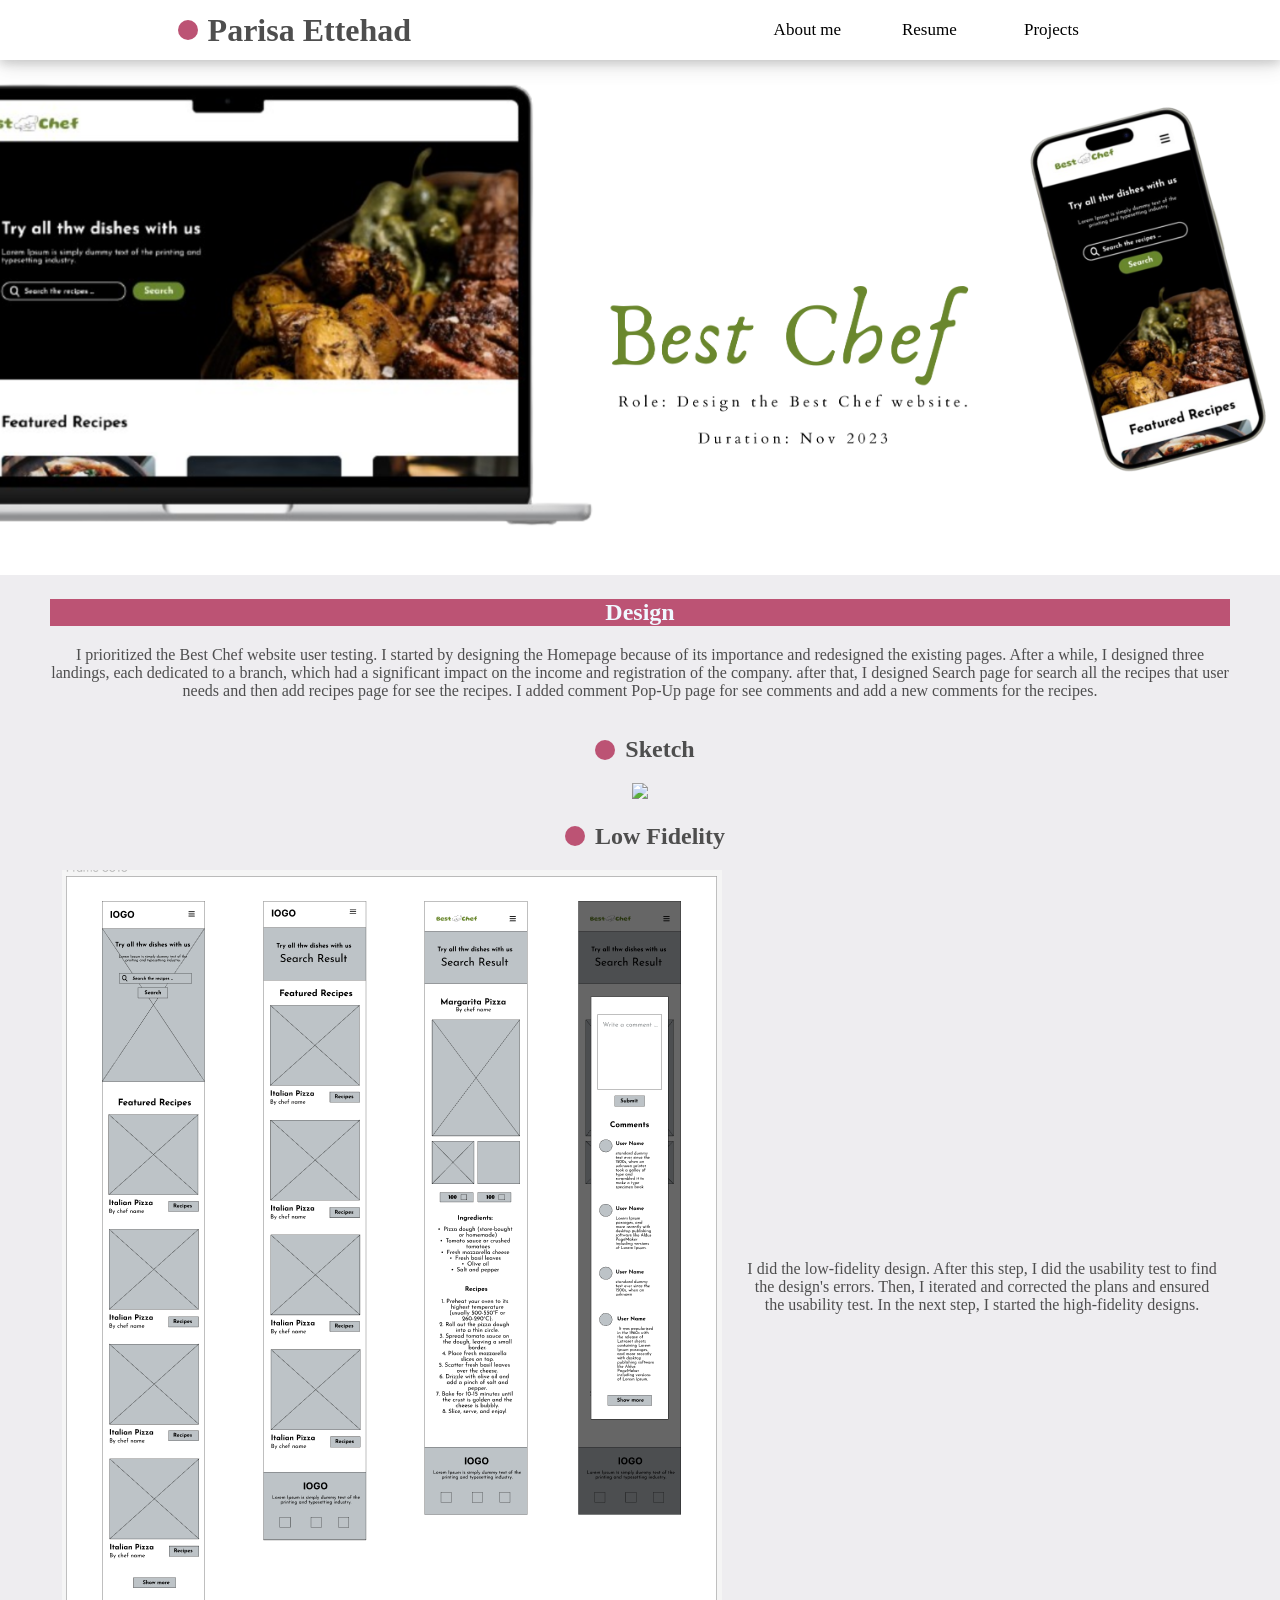
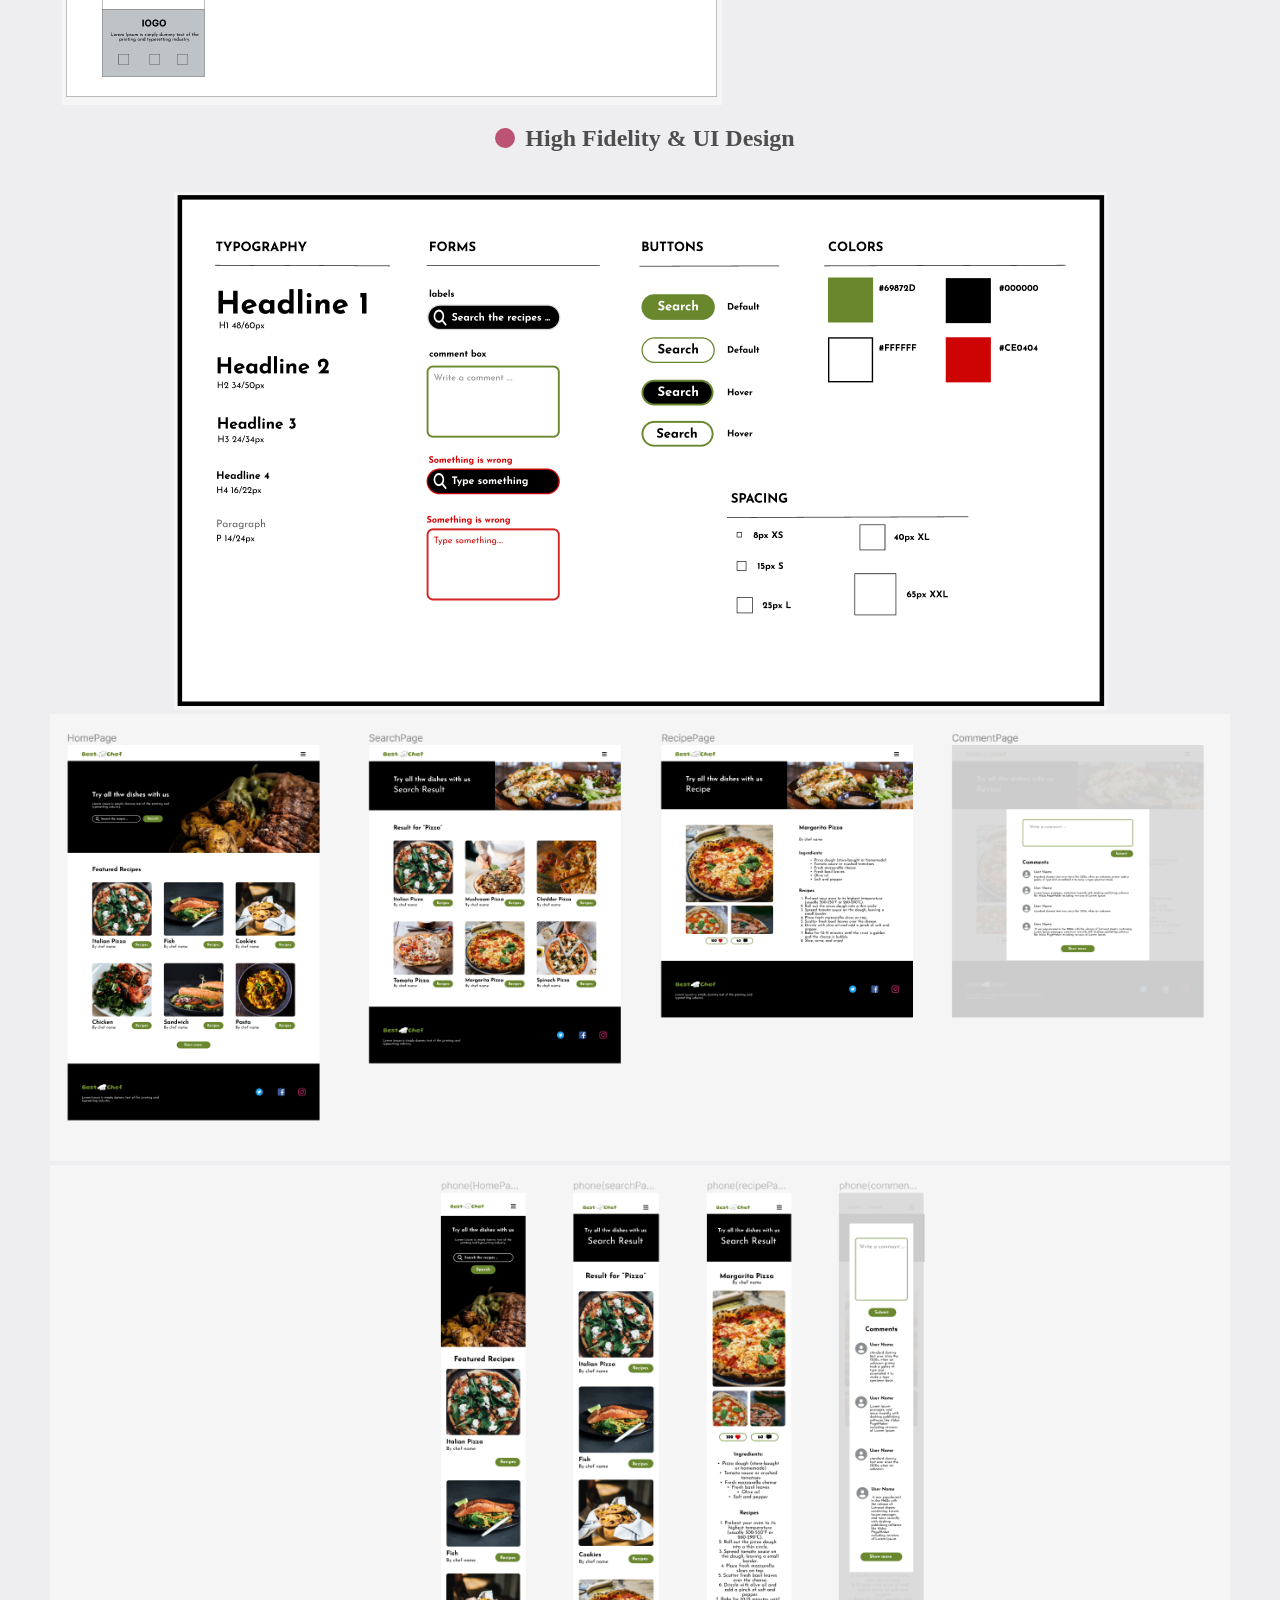
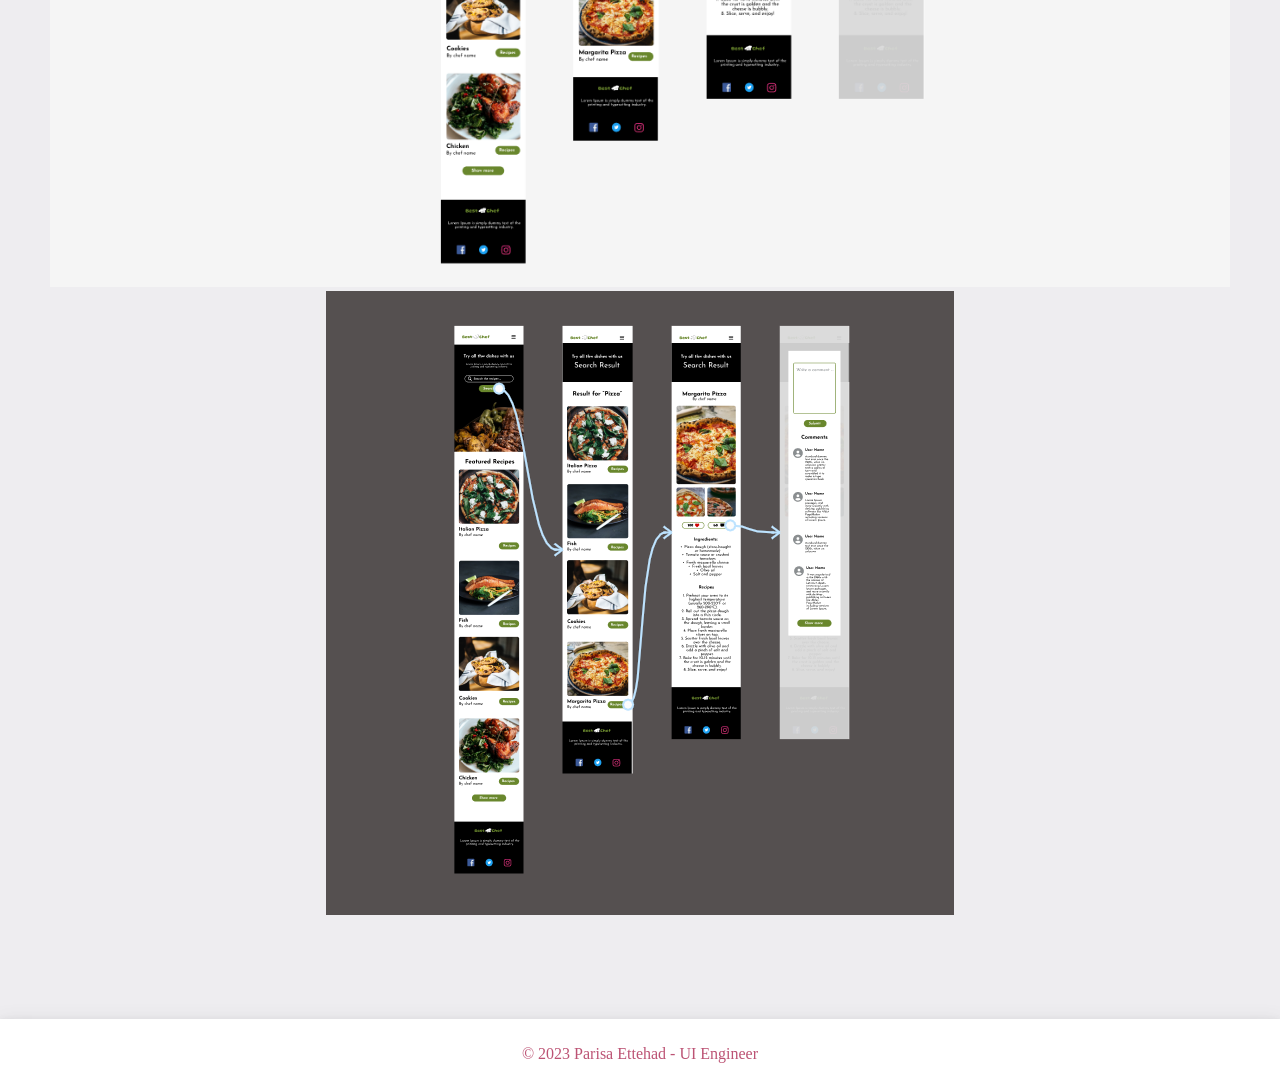
==== BestChef.html @ 4ca37b1d "message" ====
<!DOCTYPE html>
<html lang="en">

<head>
    <meta charset="UTF-8">
    <meta name="viewport" content="width=device-width, initial-scale=1.0">
    <link rel="stylesheet" href="https://cdnjs.cloudflare.com/ajax/libs/font-awesome/4.7.0/css/font-awesome.min.css">    <title>Parisa Ettehad - Portfolio</title>
    <link rel="stylesheet" href="style.css">
    <link rel="stylesheet" href="./DetaileChat.css">
</head>

<body>
    <div id="topnav">

        <div class="active">
            <div class="shape"></div>
            <h1>Parisa Ettehad</h1>
        </div>

        <a href="javascript:void(0);" class="icon" onclick="myFunction()">
            <i class="fa fa-bars"></i>
        </a>

        <div id="myLinks">
            <a href="./index.html">About me</a>
            <a href="./image/ParisaUIDesign.pdf">Resume</a>
            <a href="./index.html#portfolio">Projects</a>
        </div>

    </div>
    
    <section id="ChefHero">
        <img src="./image/detaileChat.png">
    </section>

    <section id="detaile">

        <div class="detaile__wrapper">

            <div class="header__detaile">
                <h1>Design</h1>
            </div>
            <p>I prioritized the Best Chef website user testing.
                I started by designing the Homepage because of its importance and redesigned the existing pages.
                After a while, I designed three landings, each dedicated to a branch, which had a significant impact on the income and registration of the company.
                after that, I designed Search page for search all the recipes that user needs and then add recipes page for see the recipes.
                I added comment Pop-Up page for see comments and add a new comments for the recipes. 
            </p>

            <div class="header">
                <div class="shape"></div>
                <h1>Sketch</h1>
            </div>
            <img src="./image/sketchChef.png">

            <div class="header">
                <div class="shape"></div>
                <h1>Low Fidelity</h1>
            </div>
            <div class="low__fidelity">
                <img src="./image/low  chef.PNG">
                <p  style="width: 40%;">I did the low-fidelity design. After this step, I did the usability test to find the design's errors. Then, I iterated and corrected the plans and ensured the usability test.
                    In the next step, I started the high-fidelity designs.
                </p>
            </div>
            

            <div class="header">
                <div class="shape"></div>
                <h1>High Fidelity & UI Design</h1>
            </div>
            <h2></h2>
            <img src="./image/UIchat.PNG">
            <img src="./image/High chef.PNG">
            <img src="./image/High mob chef.PNG">
            <img src="./image/portochef.PNG">
            </div>

    </section>


    <footer>
        <div class="container">
            <p> &copy; 2023 Parisa Ettehad - UI Engineer</p>
        </div>
    </footer>
</body>

</html>

<script src="./script.js"></script>
---- style.css ----
body {
    font-family: 'Dancing Script', cursive 'Zilla Slab', serif; 
    margin: 0;
    padding: 0;
    background-color: #eeedf0;
}

#topnav{
    position: fixed;
    display: flex;
    justify-content: space-around;
    align-items: center;
    width: 100%;
    background-color: white;
    height: 60px;
    z-index: 1000;
    box-shadow: 0 4px 8px 0 rgba(85, 85, 85, 0.19), 0 6px 20px 0 rgba(85, 85, 85, 0.19);
}

.active{
    color: #4e4e4e;
    display: flex;
    flex-direction: row;
    align-items: center;
}

#myLinks{
    display: flex;
    justify-content: space-between;
}

.icon{ 
    display: none;
}

#myLinks a {
    color: black;
    width: 70px;
    text-align: center;
    margin: 10px;
    padding: 4px 16px;
    text-decoration: none;
    font-size: 17px;
}

#myLinks a:hover{
    border-radius: 0px;
    border-bottom: 3px solid #bc5374;
}

.shape{
    background-color: #bc5374;
    height: 20px;
    width: 20px;
    margin: 10px;
    border-radius: 50%;
}

.hero__wrapper{
    display: flex;
    flex-direction: row;
    justify-content: space-around;
    align-items: center;
    min-height: 560px;
}

.hero__wrapper p {
    width: 400px;
    color: gray;
}

.hero__wrapper h1{
    color: #4e4e4e;
    font-size: 60px;
    margin: 0px;
}

h3{
    color: #4e4e4e;
}

.hero__wrapper h4{
    color: #bc5374;
}


.hero__wrapper--left{
    align-items: left;
    width: 60%;
}

.hero__wrapper--right {
    position: absolute;
    left: 55%;
    top: 60px;
    display: flex;
}

.hero__wrapper--right img{
    height: 500px;
}

#links{
    position: fixed;
    background-color:  rgba(215, 194, 193, 0.544);
    top: 230px;
    left: 30px;
    border-radius: 10px;
}

.links__wrapper {
    display: flex;
    flex-direction: column;
}
.links__wrapper a{
    color: #bc5374;
    padding: 15px;

}

#portfolio {
    background-color: white;
    display: flex;
    flex-direction: column;
    text-align: left;
    padding: 50px 100px;
}

.projects{
    display: flex;
    flex-direction: column;
    align-items: center;
    justify-content: center;
    margin-bottom: 30px;
}

.uiDesign{
    display: flex;
    flex-direction: row;
    height: 405px;
    width: 600px;
    margin: 30px;
    justify-content: space-between;
    align-items: center;
    border-radius: 20px;
    box-shadow: 0 4px 8px 0 rgba(0, 0, 0, 0.2), 0 6px 20px 0 rgba(0, 0, 0, 0.19);
    background-color: whitesmoke;
}

.uiDesign img{
    position: relative;
    height: 405px;
    top: 2px;
    border-top-right-radius: 20px;
    border-bottom-right-radius: 20px;
}

.uiDesign-detaile{
    display: flex;
    justify-content: center;
    text-align: left;
    align-items: start;
    flex-direction: column;
    padding: 0px 50px;
}

.project__title{
    color: #4e4e4e;
    display: flex;
    flex-direction: row;
    align-items: center;
    justify-content: center;
}

.Portfolio-continer{
    margin: 0px;
    display: grid;
    grid-template-columns: repeat(2, 1fr);
}

.project{
    display: flex;
    flex-direction: column;
    align-items: center;
    text-align: center;
    justify-content: center;
    margin-bottom: 30px;
    margin-top: 20px;
}

.project h3{
    margin: 10px;
}

.project a{
    text-decoration: none;
    color: #bc5374;
}

.project img {
    border-radius: 20px;
    height: 280px;
    width: 400px;
    box-shadow: 0 4px 8px 0 rgba(0, 0, 0, 0.2), 0 6px 20px 0 rgba(0, 0, 0, 0.19);
    object-fit: fill;
}

.Visit{
    width: 150px;
}

#about {
    background-color: hsl(341, 44%, 53%);
    color: #fff;
    display: flex;
    align-items: center;
    flex-direction: column;
}

.about-container{
    display: flex;
    justify-content: space-around;
    align-items: center;
    max-width: 1200px;
    margin: 0 auto; 
    padding: 20px;
}
.about-container p{
    width: 40%;
}

footer {
    background-color: white;
    color: #bc5374;
    text-align: center;
    padding: 10px 0;
    box-shadow: 0 4px 8px 0 rgba(85, 85, 85, 0.19), 0 6px 20px 0 rgba(85, 85, 85, 0.19);
}

button{
    background-color: rgb(215, 194, 193, 0.544);
    border: none;
    color: #bc5374;
    font-size: larger;
    padding: 10px;
    margin-top: 15px;
    border-radius: 10px;
    width: 100px;
}

.project p{
    font-size: small;
}

.graphic img{
    height: 380px;
}
@media only screen and (max-width: 1224px) {

    .hero__wrapper{
        height: 950px;
        display: flex;
        text-align: center;
        flex-direction: column;

    }
    .hero__wrapper--left{
        display: flex;
        position: absolute;
        top: 70px;
        justify-content: center;
        align-items: center;
        flex-direction: column;
    }

    .hero__wrapper--right{
        top: 450px;
        left: 30%;
    }

    .Portfolio-continer{
        display: grid;
        grid-template-columns: repeat(1, 1fr);
        text-align: center;
        gap: 50px;
    }
}
@media only screen and (max-width: 950px) {

    #topnav {
    display: flex;
    justify-content: space-between;
    height: 60px;
    flex-direction: row;
    align-items: center;
    }

    #topnav a {
        color: black;
        text-decoration: none;
        font-size: 17px;
        display: block;
    }
    
    #myLinks {
        position: absolute;
        background-color: #4e4e4e;
        width: 100%;
        display: none;
        top: 60px;
        z-index: 1000;
        padding: 20px 0px;
    }
    

    #myLinks a{
        padding-top: 10px;
        color: aliceblue;
    }
    
    
    #topnav a.icon {
        position: absolute;
        right: 30px;
        top: 25px;
    }
    
    .active {
        color: #4e4e4e;
        margin-left: 30px;
    }

    .hero__wrapper--right {
        position: absolute;
        left: 25%;
        top: 450px;
        display: flex;
    }
}

@media only screen and (max-width: 768px) {
    
    .shape{
        height: 15px;
        width: 15px;
    }

    .active h1{
        font-size: 20px
    }

    .hero__wrapper h2{
        font-size: 20px;
        margin: 10px 0px;
    }

    .hero__wrapper p{
        font-size: 14px;
        margin: 10px 0px;
    }


    .Portfolio-continer{
        gap: 20px;
    }
    
    .about-container{
        display: flex;
        flex-direction: column;
        align-items: center;
        text-align: center;
        max-width: 1200px;
        margin: 0 auto; 
        padding: 20px;
    }

    .about-container p{
        width: 70%;
    }

    .hero__wrapper{
        height: 850px;
    }

    .hero__wrapper--right {
        position: absolute;
        left: 16%;
        top: 350px;
        display: flex;
    }

    .uiDesign{
        height: 405px;
        width: 530px;
    }

    .uiDesign-detaile{
        display: flex;
        flex-direction: column;
        align-items: center;
        text-align: center;
    }

    .uiDesign p{
        font-size: small;
    }

    .uiDesign h2{
        font-size: 16px;
    }

    .uiDesign h5{
        font-size: 12px;
        margin: 7px 0px;
    }

    .uiDesign p{
        font-size: 12px;
    }
    
    .Portfolio-continer{
        display: grid;
        grid-template-columns: repeat(1, 1fr);
        text-align: center;
        justify-content: center;
    }
    button{
        font-size: medium;
        padding: 8px;
    }
}

@media only screen and (max-width: 568px) {

    .hero__wrapper{
        height: 650px;
        display: flex;
        text-align: center;
        flex-direction: column;
    }

    #links{
        left: 10px;
    }

    .links__wrapper a{
        padding: 9px;
    }

    .hero__wrapper--left h1{
        font-size: 10px;
        margin: 0px;
    }

    .hero__wrapper--left h4{
        margin: 5px;
    } 

    .paragraph{
        font-size: small;
    } 

    .hero__wrapper--right{
        top: 380px;
        left: 25%;
    }
    .hero__wrapper--right img{
        height: 270px;
    }

    .uiDesign{
        height: 350px;
        width: 420px;
    }

    .uiDesign img{
        position: relative;
        height: 350px;
        width: 220px;
        top: 2px;
        border-top-right-radius: 20px;
        border-bottom-right-radius: 20px;
    }
}
@media only screen and (max-width: 440px) {
    .hero__wrapper--left{
        width: 40%;
    }

    #hero p{
        font-size: smaller;
    }

    .hero__wrapper--right{
        left: 18%;
    }

    .project__title h1{
        font-size: 16px;
    }

    .uiDesign{
        height: 250px;
        width: 300px;
    }

    .uiDesign img{
        height: 250px;
        width: 150px;

    }

    .uiDesign-detaile{
        padding: 0px 5px;
    }

    .project img{
        height: 200px;
        width: 300px;
    }
}
@media only screen and (max-width: 400px) {
    .active{
        margin: 0px 5px;
    }

    #hero h2{
        font-size: small;
    }

    #hero p{
        font-size: smaller;
    }
}
---- DetaileChat.css ----
#ChefHero{
    position: relative;
    top: 50px;
}

footer{
    position: relative;
    top: 50px;
}

#detaile{
    display: flex;
    flex-direction: column;
    justify-content: center;
    align-items: center;
    text-align: center;
    margin: 50px;
}

.header h1{
    color: #4e4e4e;
    
}

.header__detaile h1{
    color:aliceblue
}

#detaile p{
    color: #4e4e4e;
}

.header__detaile{
    background-color: #bc5374;
}

.header{
    display: flex;
    flex-direction: row;
    align-items: center;
    justify-content: center;
    text-align: center;
}

img{
    max-width: 100%;
    height: auto;
}

.low__fidelity{
    display: flex;
    flex-direction: row;
    justify-content: space-around;
    align-items: center;
}

.low__fidelity p {
    width: 40%;
}

@media only screen and (max-width: 1100px) {
    .low__fidelity{
        display: flex;
        flex-direction: column-reverse;
        align-items: center;
    }

    .low__fidelity p {
        width: 100%;
    }
}
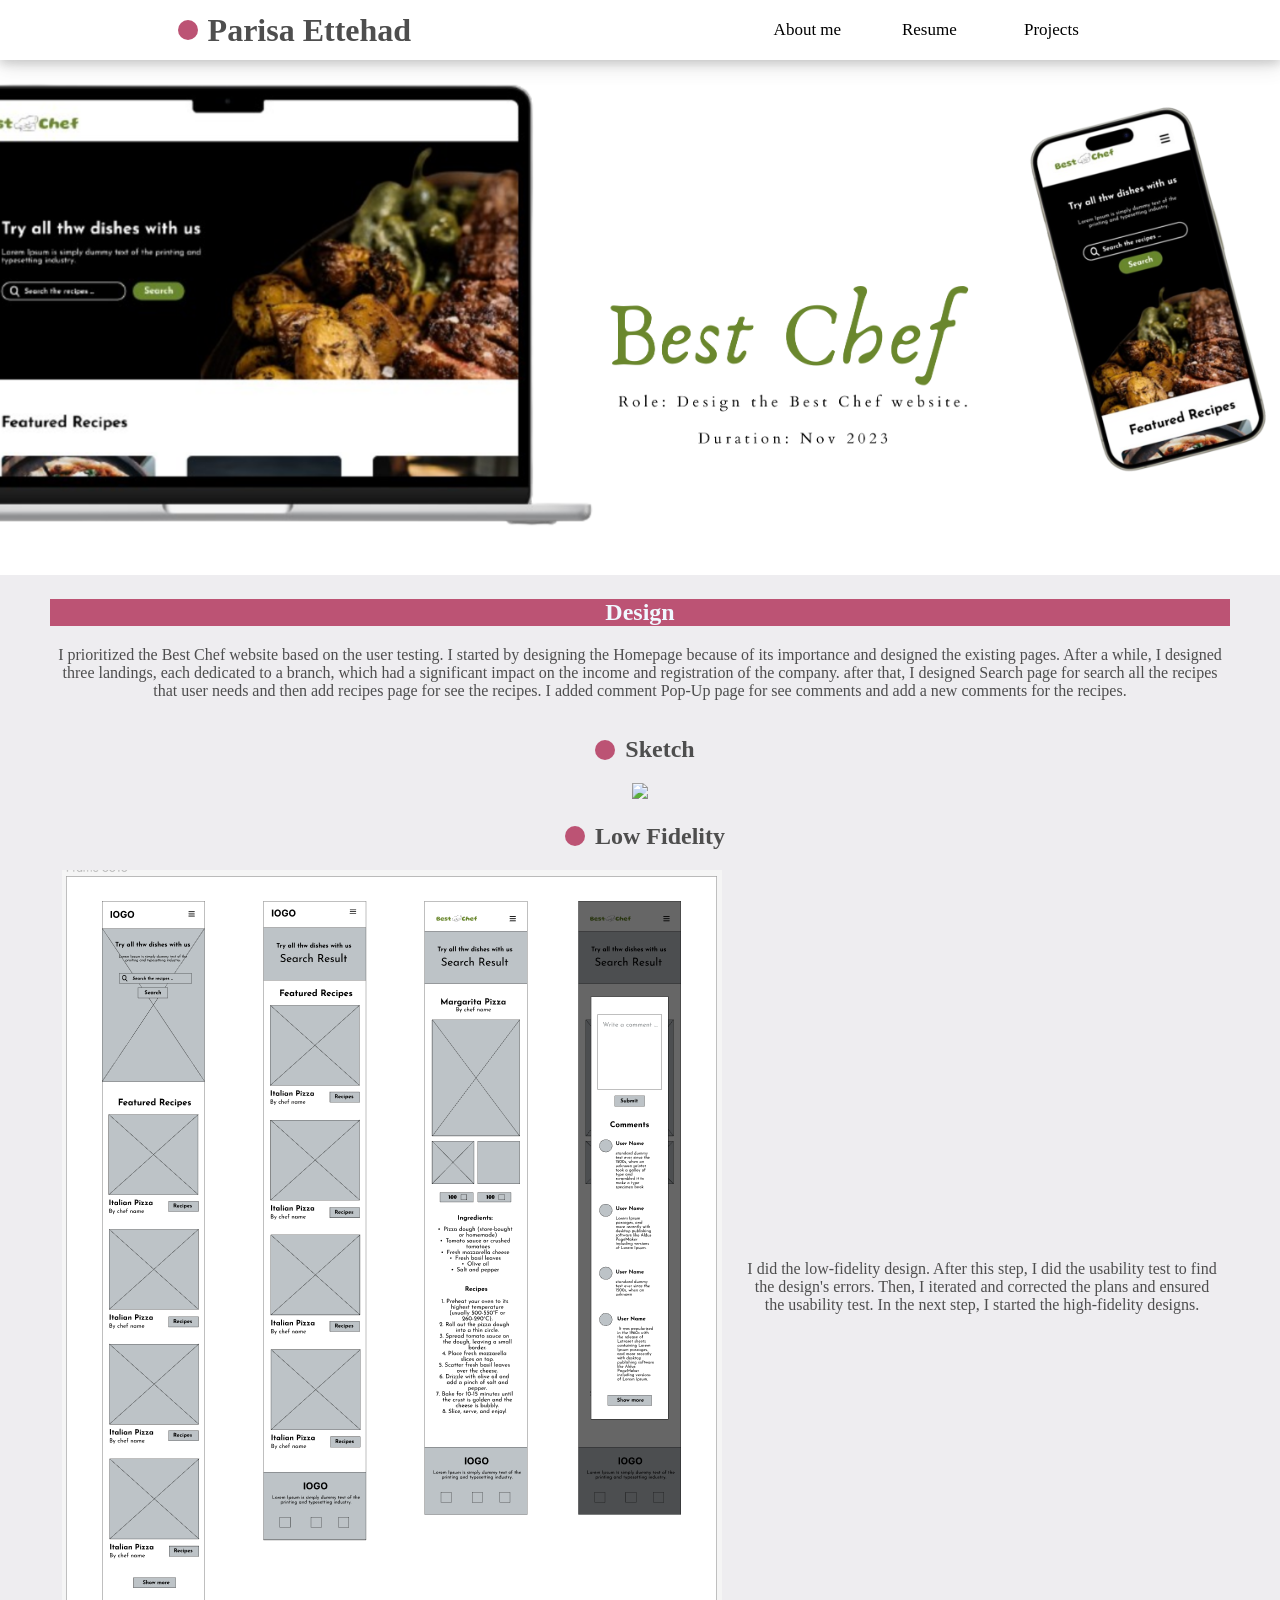
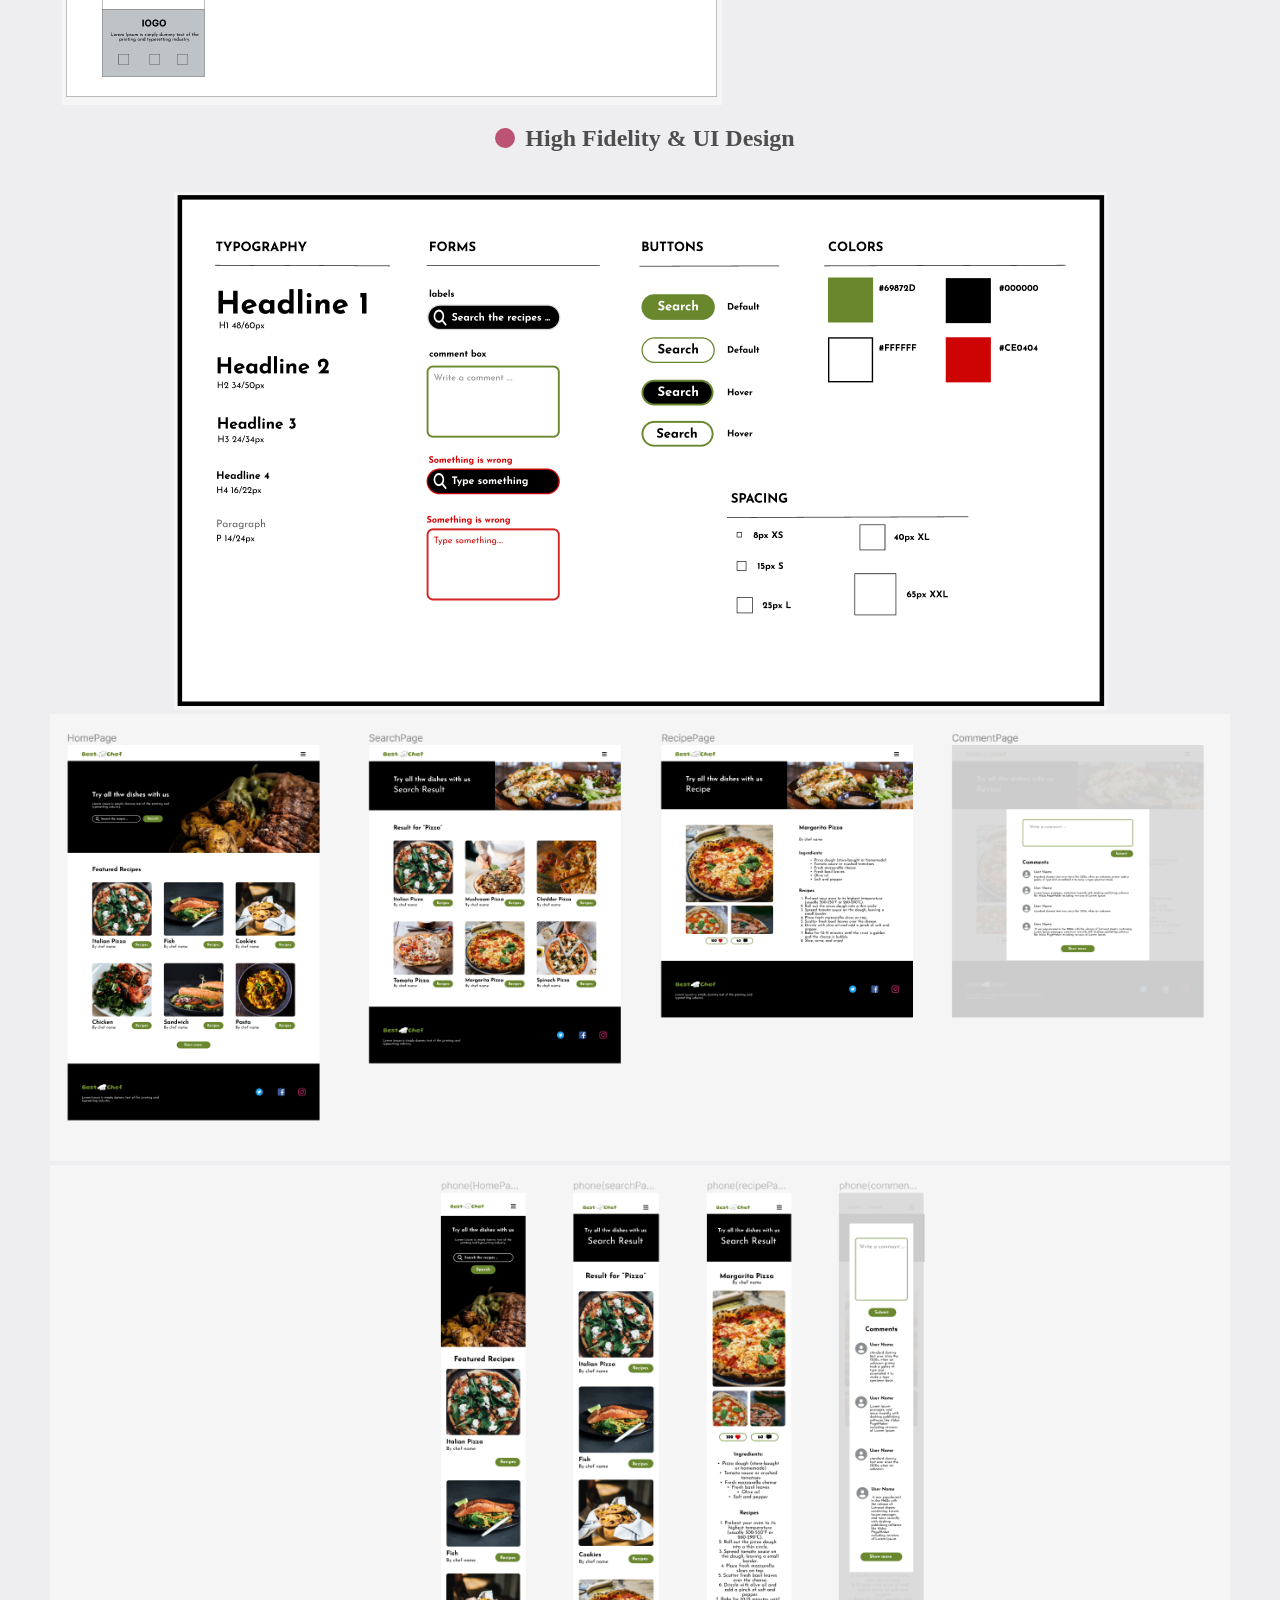
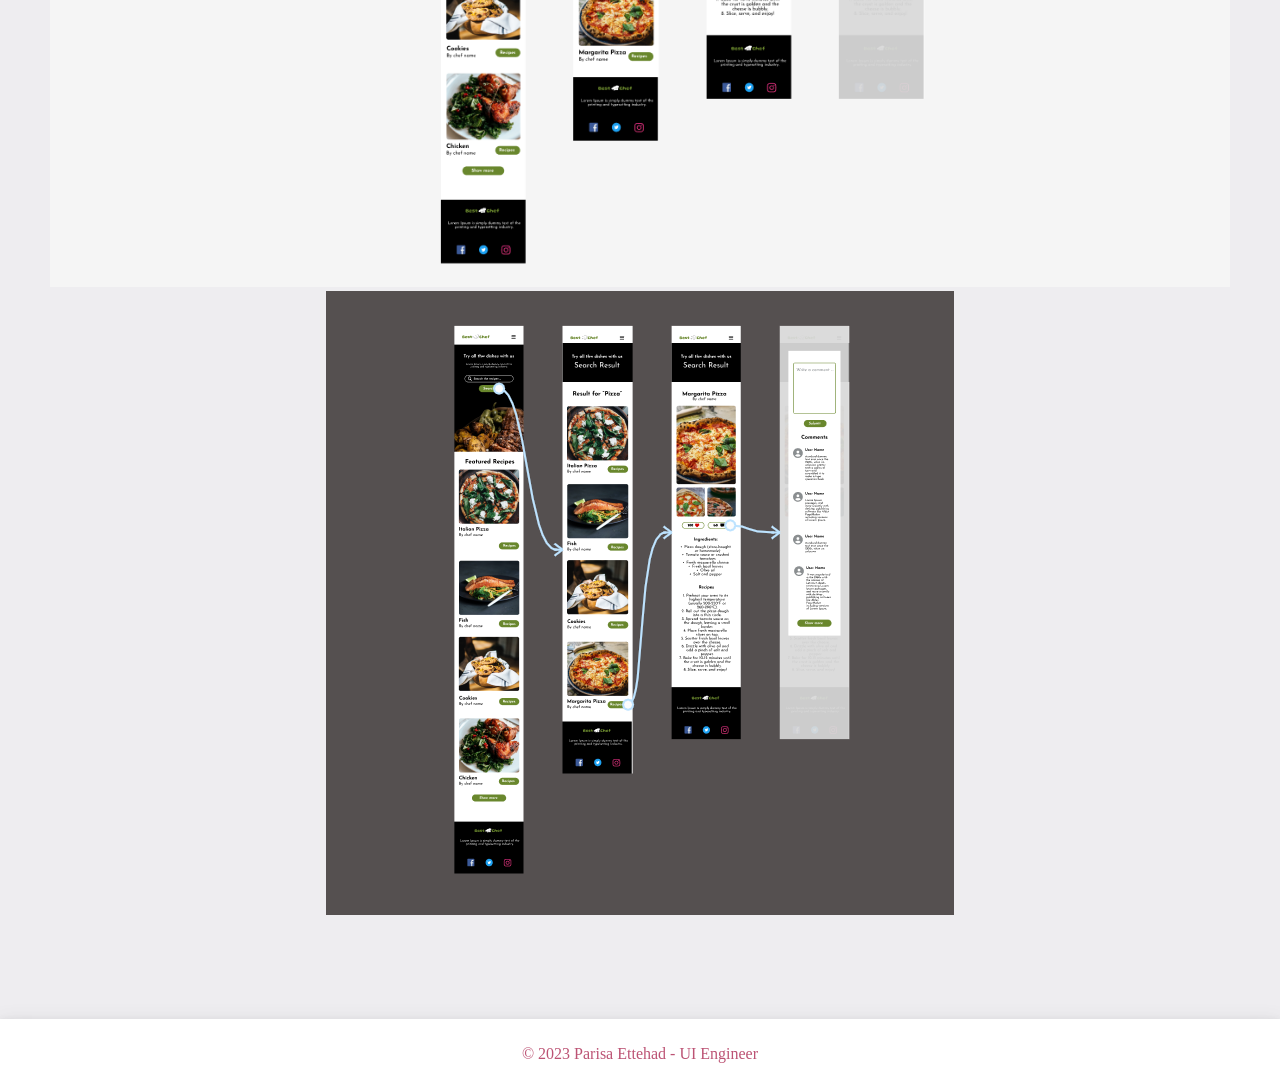
==== commit 570dcb0c: "message" ====
--- a/BestChef.html
+++ b/BestChef.html
@@ -40,8 +40,8 @@
             <div class="header__detaile">
                 <h1>Design</h1>
             </div>
-            <p>I prioritized the Best Chef website user testing.
-                I started by designing the Homepage because of its importance and redesigned the existing pages.
+            <p>I prioritized the Best Chef website based on the user testing.
+                I started by designing the Homepage because of its importance and designed the existing pages.
                 After a while, I designed three landings, each dedicated to a branch, which had a significant impact on the income and registration of the company.
                 after that, I designed Search page for search all the recipes that user needs and then add recipes page for see the recipes.
                 I added comment Pop-Up page for see comments and add a new comments for the recipes. 
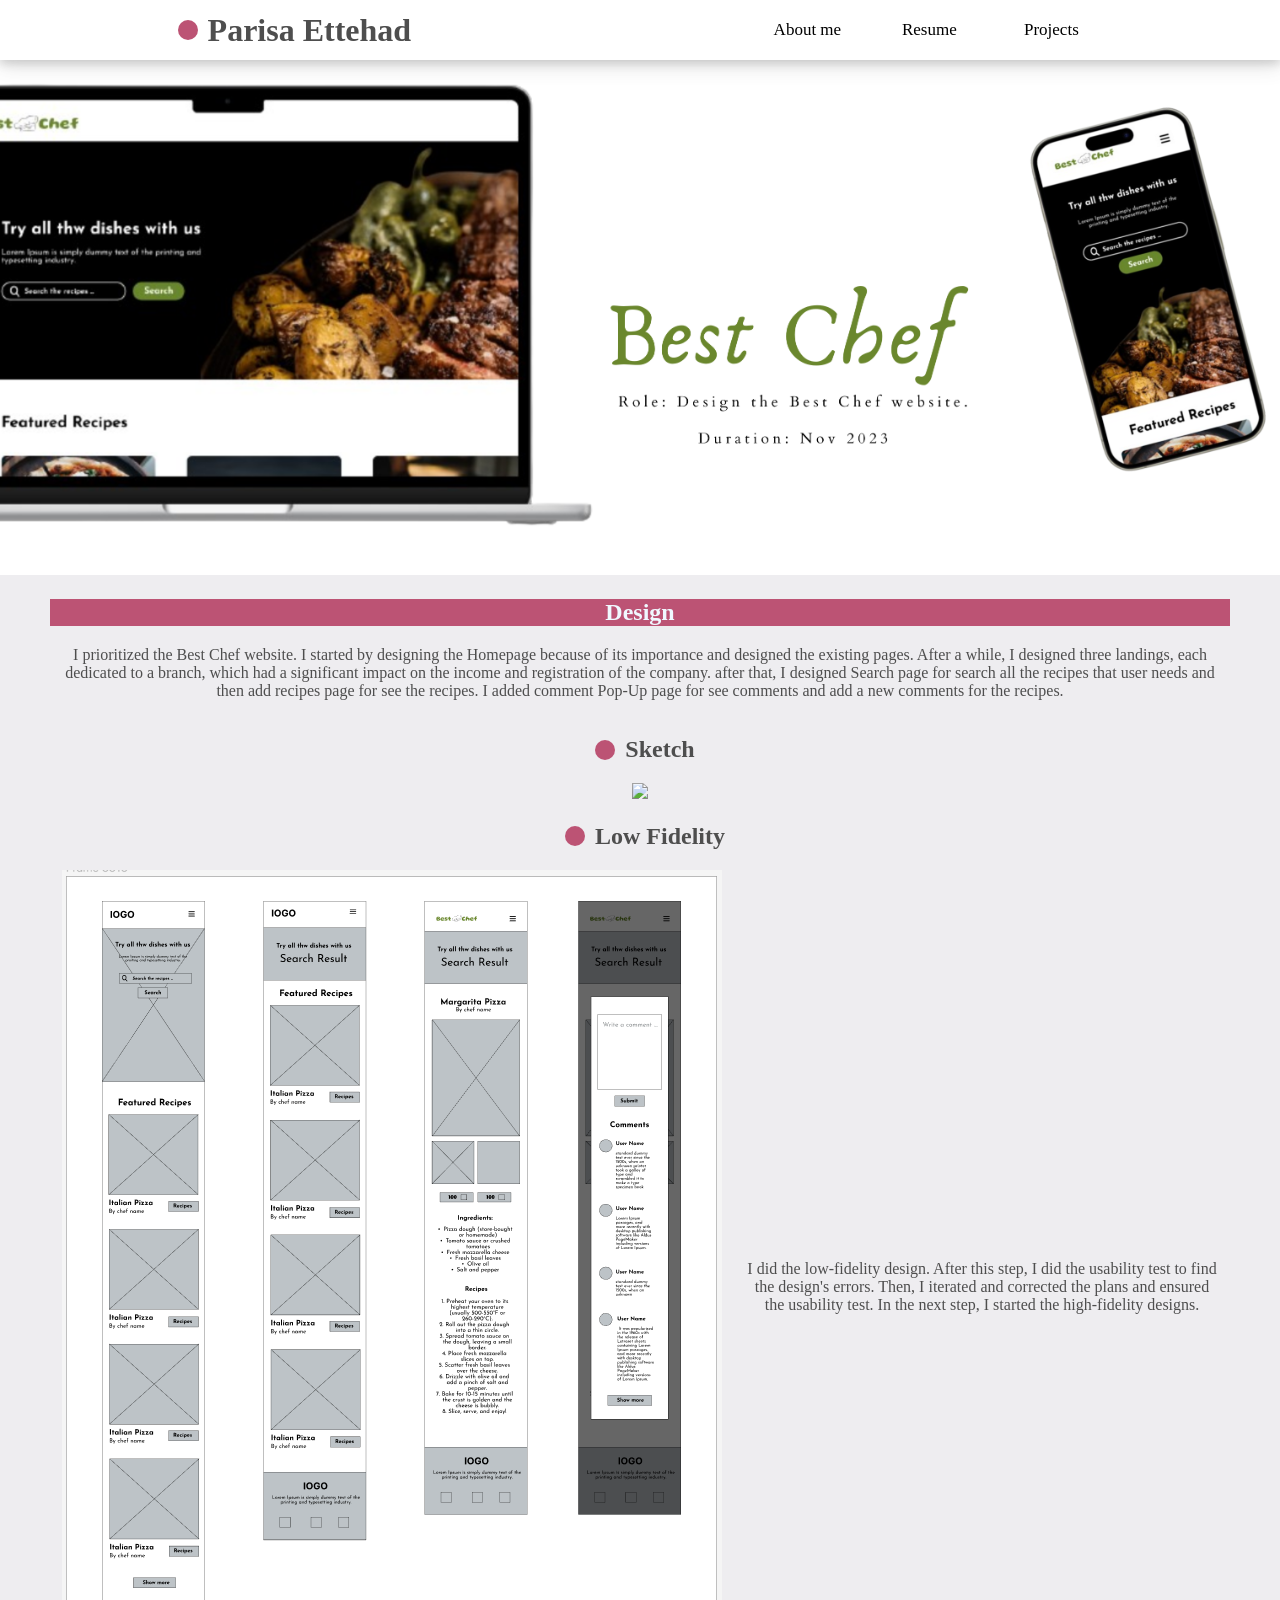
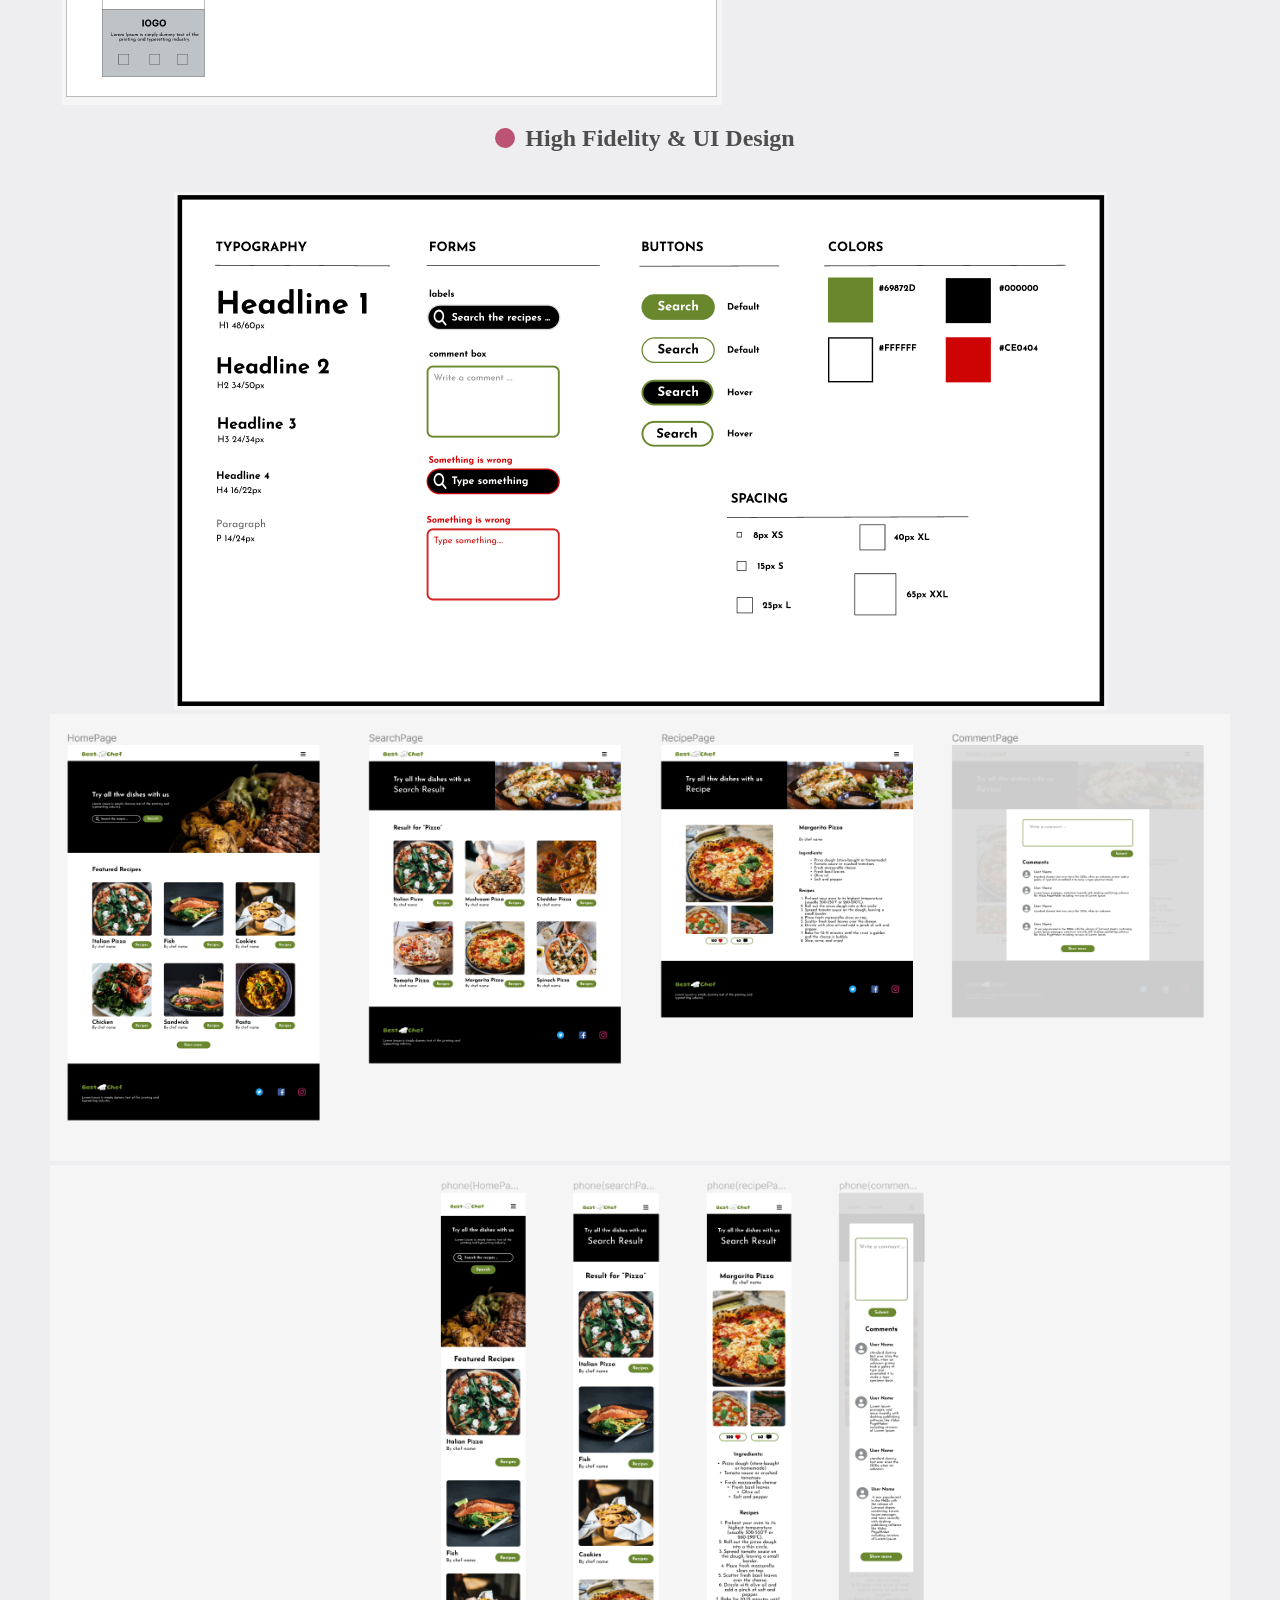
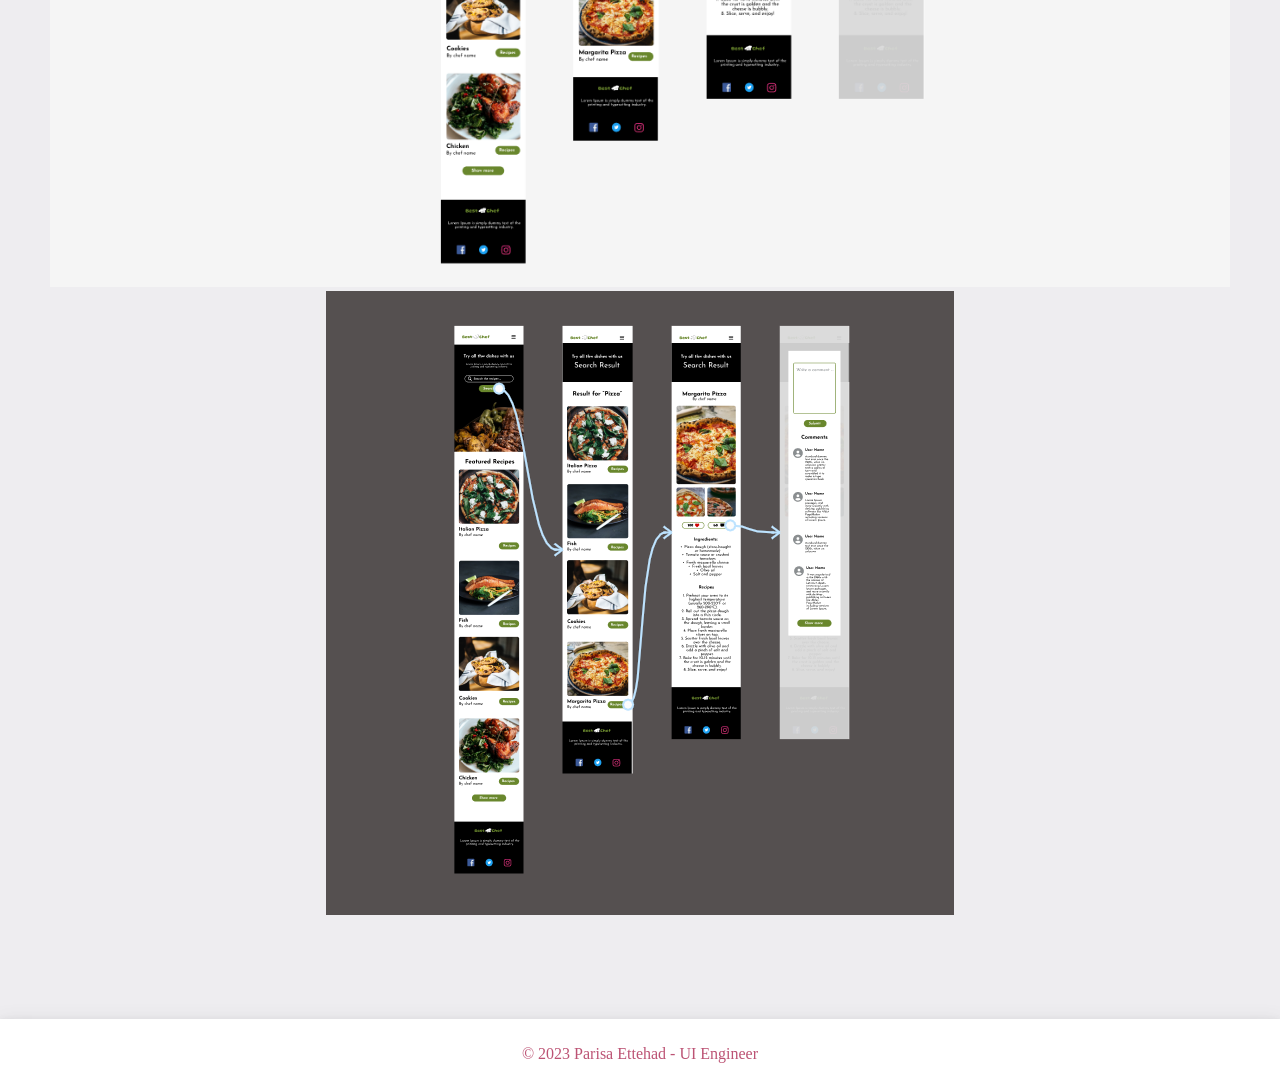
==== commit 80b871ea: "message" ====
--- a/BestChef.html
+++ b/BestChef.html
@@ -40,7 +40,7 @@
             <div class="header__detaile">
                 <h1>Design</h1>
             </div>
-            <p>I prioritized the Best Chef website based on the user testing.
+            <p>I prioritized the Best Chef website.
                 I started by designing the Homepage because of its importance and designed the existing pages.
                 After a while, I designed three landings, each dedicated to a branch, which had a significant impact on the income and registration of the company.
                 after that, I designed Search page for search all the recipes that user needs and then add recipes page for see the recipes.
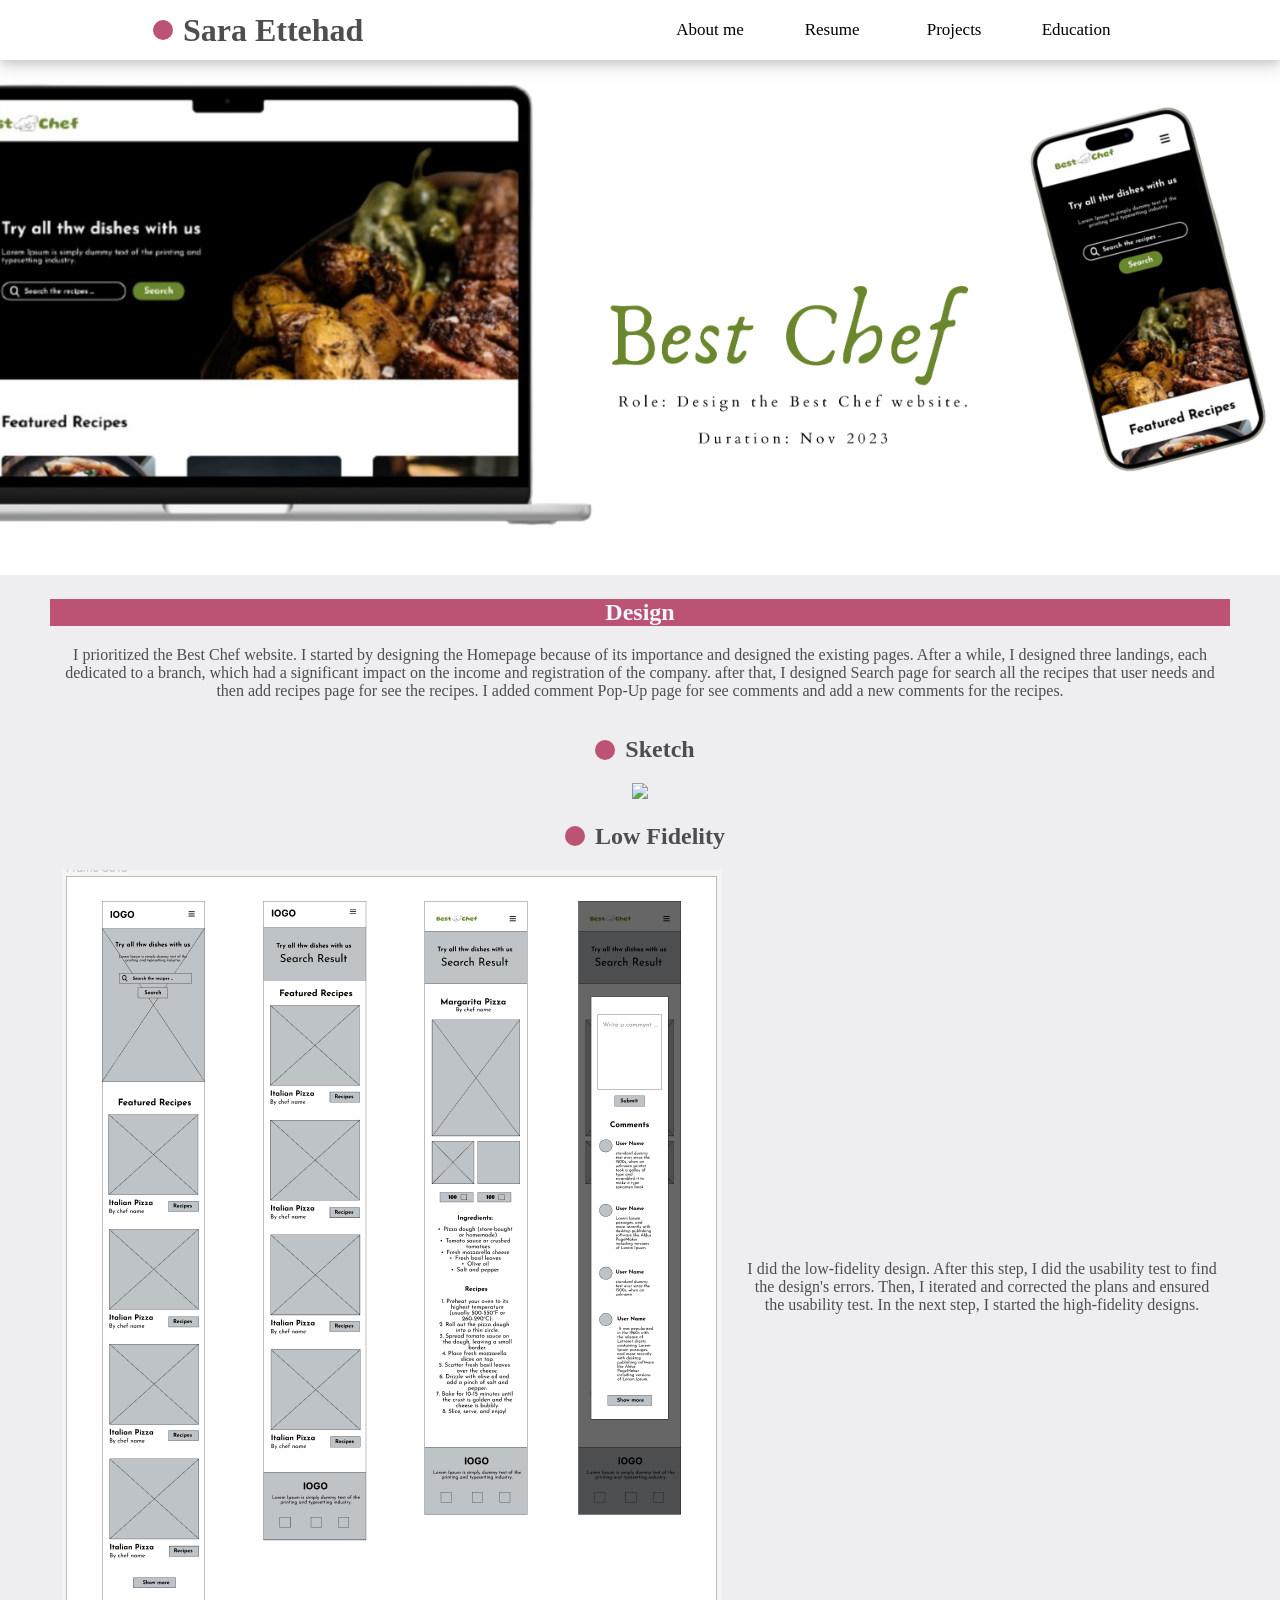
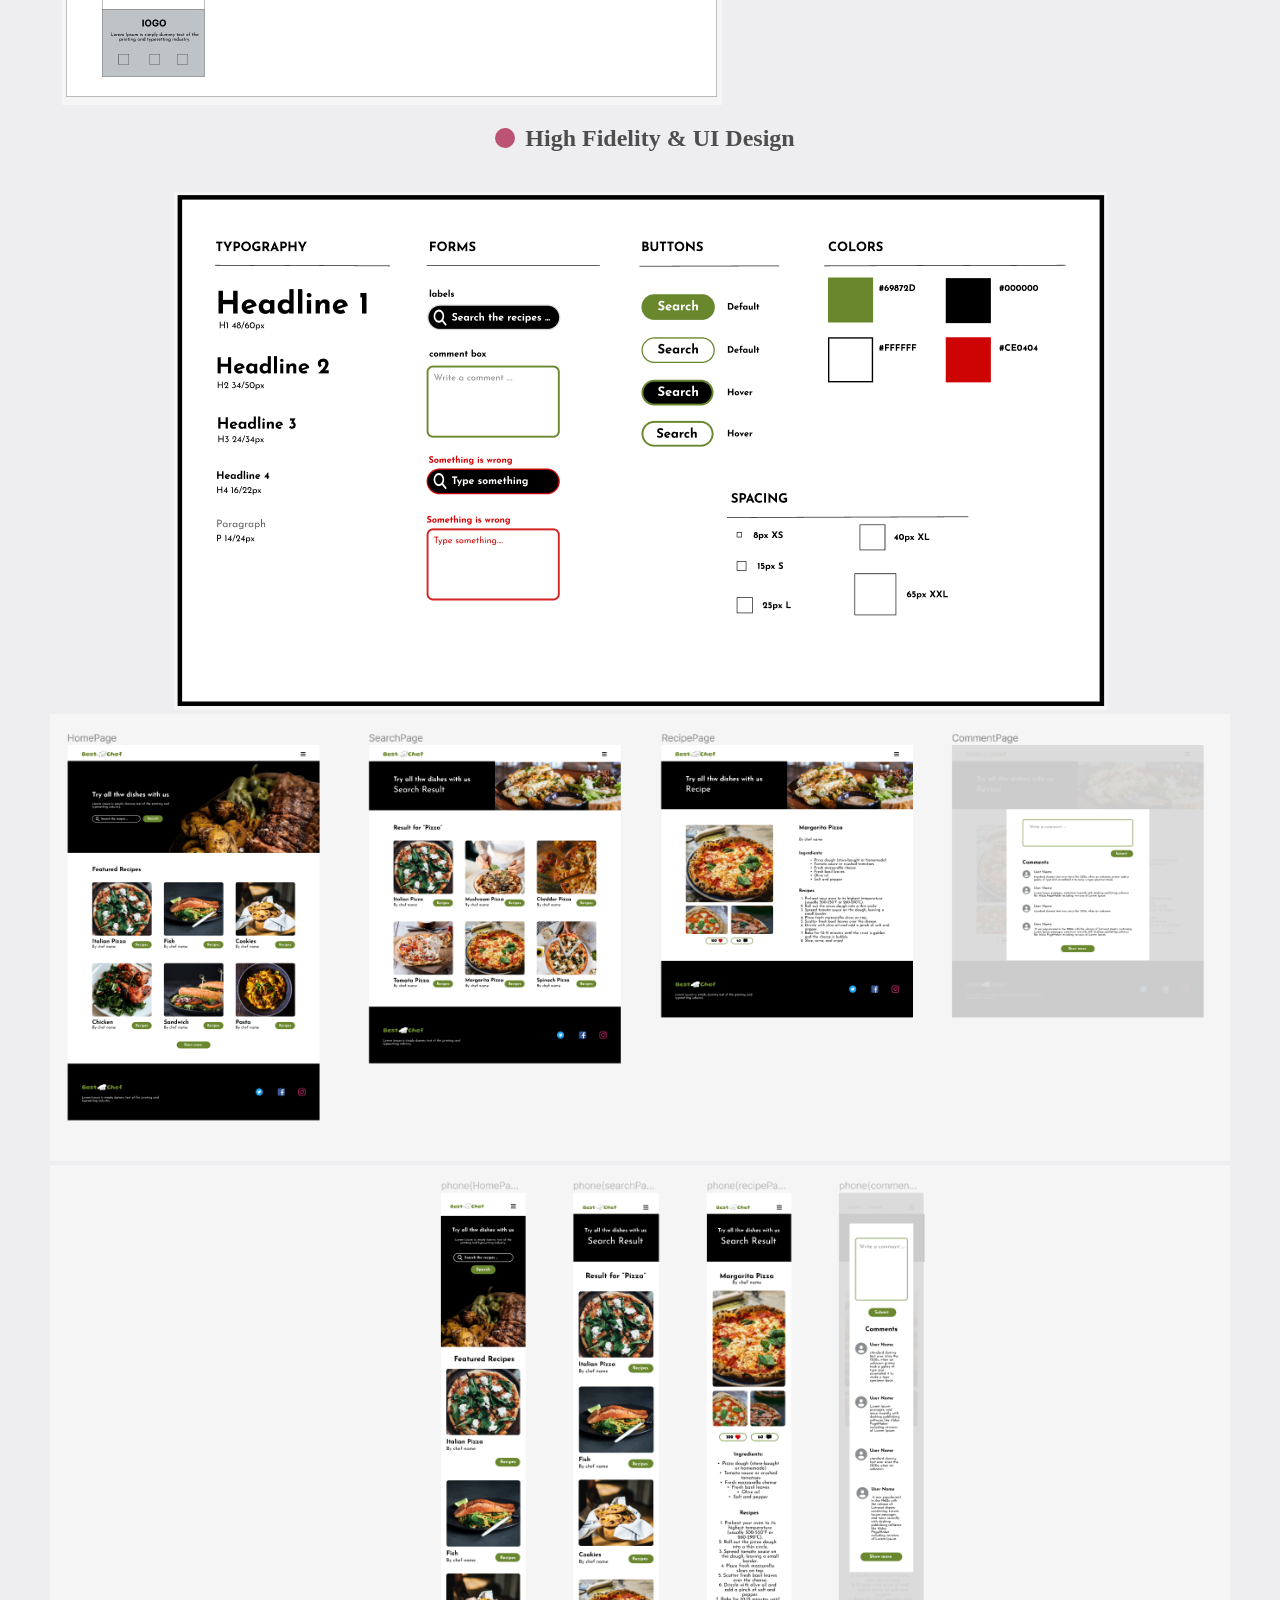
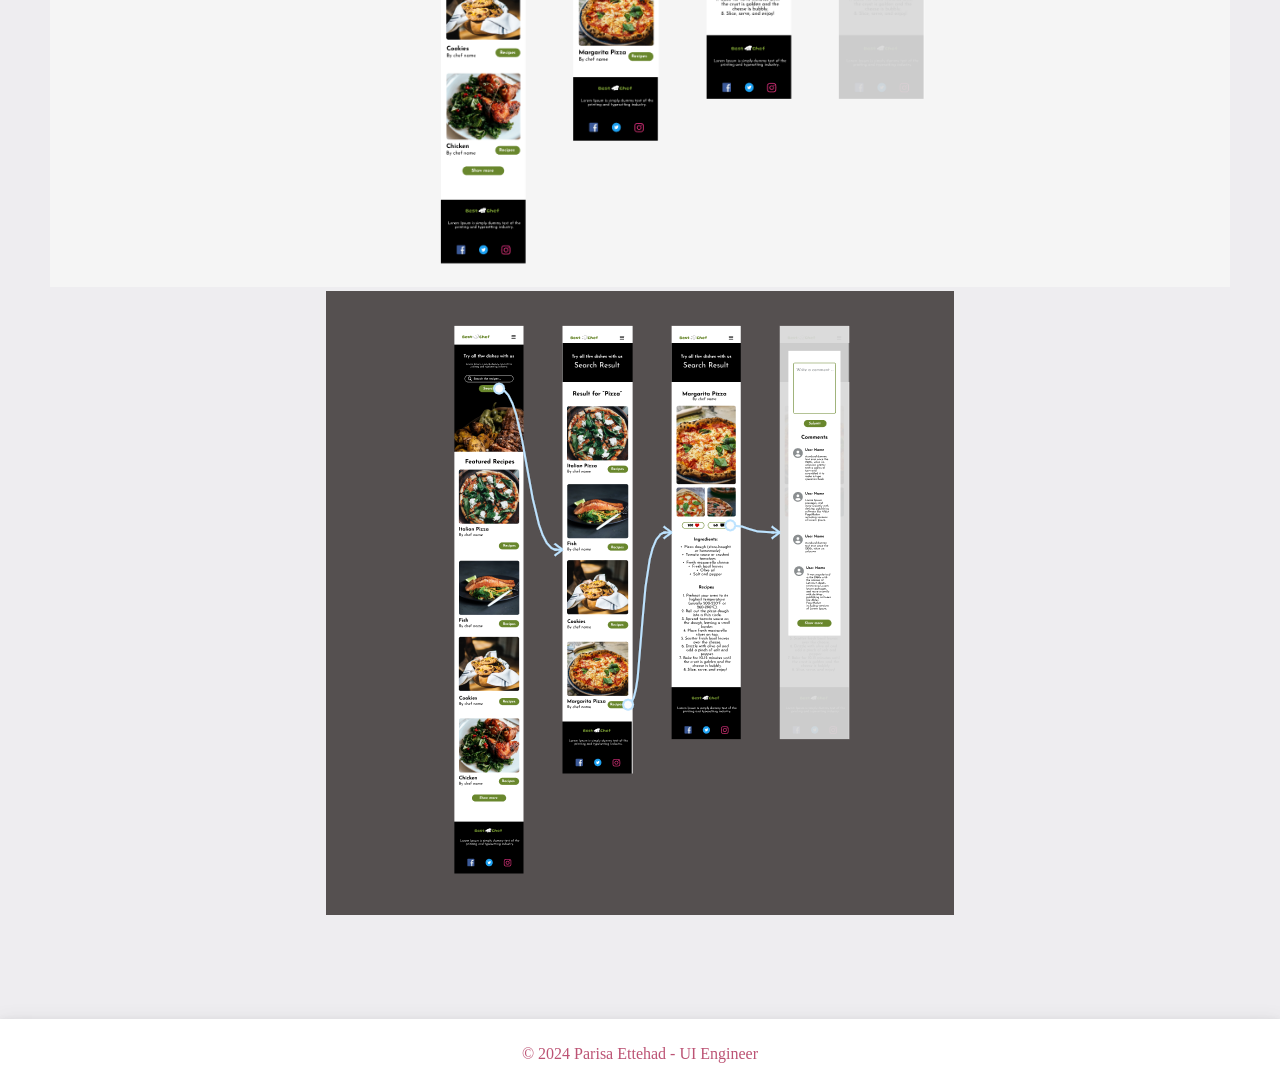
==== commit 8554b1ef: "message" ====
--- a/BestChef.html
+++ b/BestChef.html
@@ -7,15 +7,16 @@
     <link rel="stylesheet" href="https://cdnjs.cloudflare.com/ajax/libs/font-awesome/4.7.0/css/font-awesome.min.css">    <title>Parisa Ettehad - Portfolio</title>
     <link rel="stylesheet" href="style.css">
     <link rel="stylesheet" href="./DetaileChat.css">
+    <title>Sara Ettehad</title>
 </head>
 
 <body>
     <div id="topnav">
 
-        <div class="active">
+        <a href="./index.html" style="text-decoration: none;"><div class="active">
             <div class="shape"></div>
-            <h1>Parisa Ettehad</h1>
-        </div>
+            <h1>Sara Ettehad</h1>
+        </div></a>
 
         <a href="javascript:void(0);" class="icon" onclick="myFunction()">
             <i class="fa fa-bars"></i>
@@ -25,6 +26,7 @@
             <a href="./index.html">About me</a>
             <a href="./image/ParisaUIDesign.pdf">Resume</a>
             <a href="./index.html#portfolio">Projects</a>
+            <a href="./Education.html">Education</a>
         </div>
 
     </div>
@@ -81,7 +83,7 @@
 
     <footer>
         <div class="container">
-            <p> &copy; 2023 Parisa Ettehad - UI Engineer</p>
+            <p> &copy; 2024 Parisa Ettehad - UI Engineer</p>
         </div>
     </footer>
 </body>
--- a/style.css
+++ b/style.css
@@ -4,7 +4,10 @@
     padding: 0;
     background-color: #eeedf0;
 }
-
+.imag{
+    width: 70%;
+    height: auto;
+}
 #topnav{
     position: fixed;
     display: flex;
@@ -165,11 +168,14 @@
 }
 
 .project__title{
+    background-color: rgba(240, 186, 212, 0.371);
     color: #4e4e4e;
     display: flex;
     flex-direction: row;
     align-items: center;
     justify-content: center;
+    margin-bottom: 30px;
+    margin-top: 30px;
 }
 
 .Portfolio-continer{
@@ -199,8 +205,8 @@
 
 .project img {
     border-radius: 20px;
-    height: 280px;
-    width: 400px;
+    height: auto;
+    width: 70%;
     box-shadow: 0 4px 8px 0 rgba(0, 0, 0, 0.2), 0 6px 20px 0 rgba(0, 0, 0, 0.19);
     object-fit: fill;
 }
@@ -252,9 +258,6 @@
     font-size: small;
 }
 
-.graphic img{
-    height: 380px;
-}
 @media only screen and (max-width: 1224px) {
 
     .hero__wrapper{
@@ -424,6 +427,7 @@
         text-align: center;
         justify-content: center;
     }
+
     button{
         font-size: medium;
         padding: 8px;
@@ -447,7 +451,7 @@
         padding: 9px;
     }
 
-    .hero__wrapper--left h1{
+    .hero__wrapper--left h2{
         font-size: 10px;
         margin: 0px;
     }
@@ -483,9 +487,7 @@
     }
 }
 @media only screen and (max-width: 440px) {
-    .hero__wrapper--left{
-        width: 40%;
-    }
+    
 
     #hero p{
         font-size: smaller;
@@ -513,11 +515,6 @@
     .uiDesign-detaile{
         padding: 0px 5px;
     }
-
-    .project img{
-        height: 200px;
-        width: 300px;
-    }
 }
 @media only screen and (max-width: 400px) {
     .active{
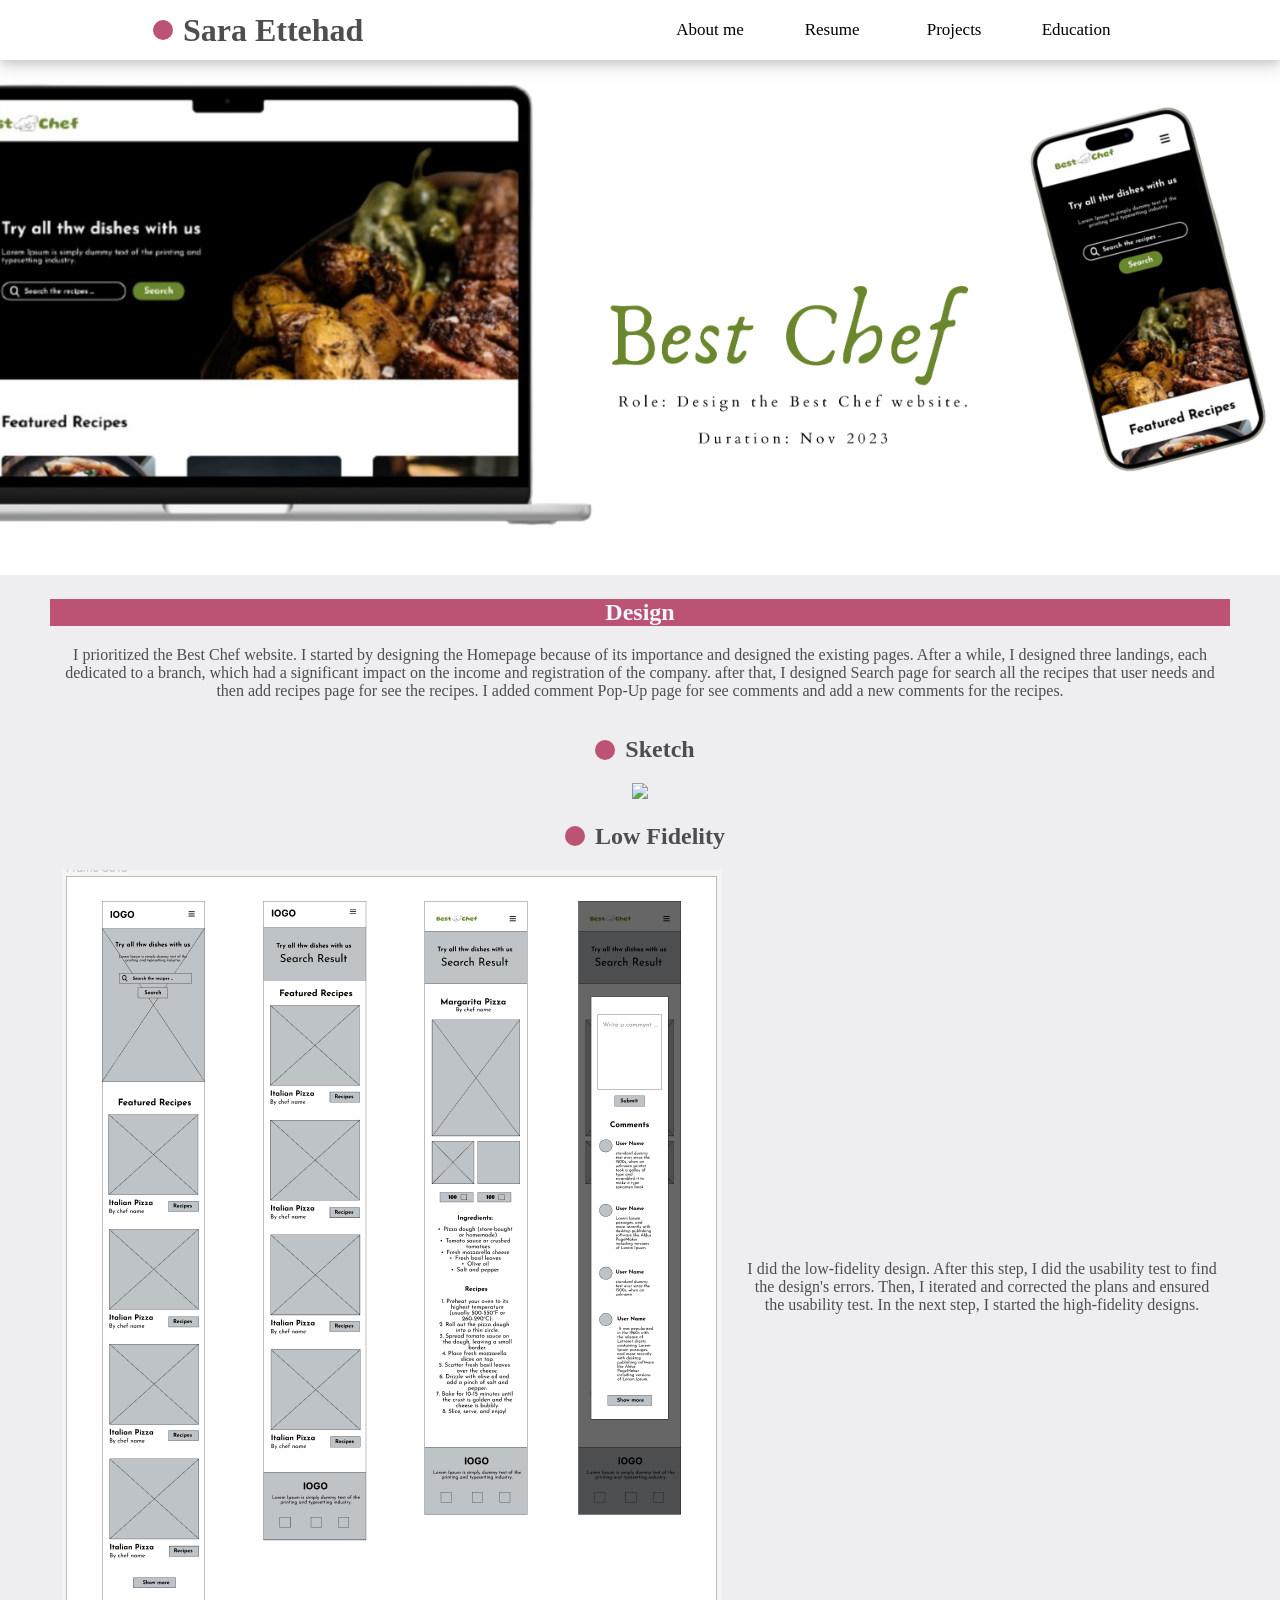
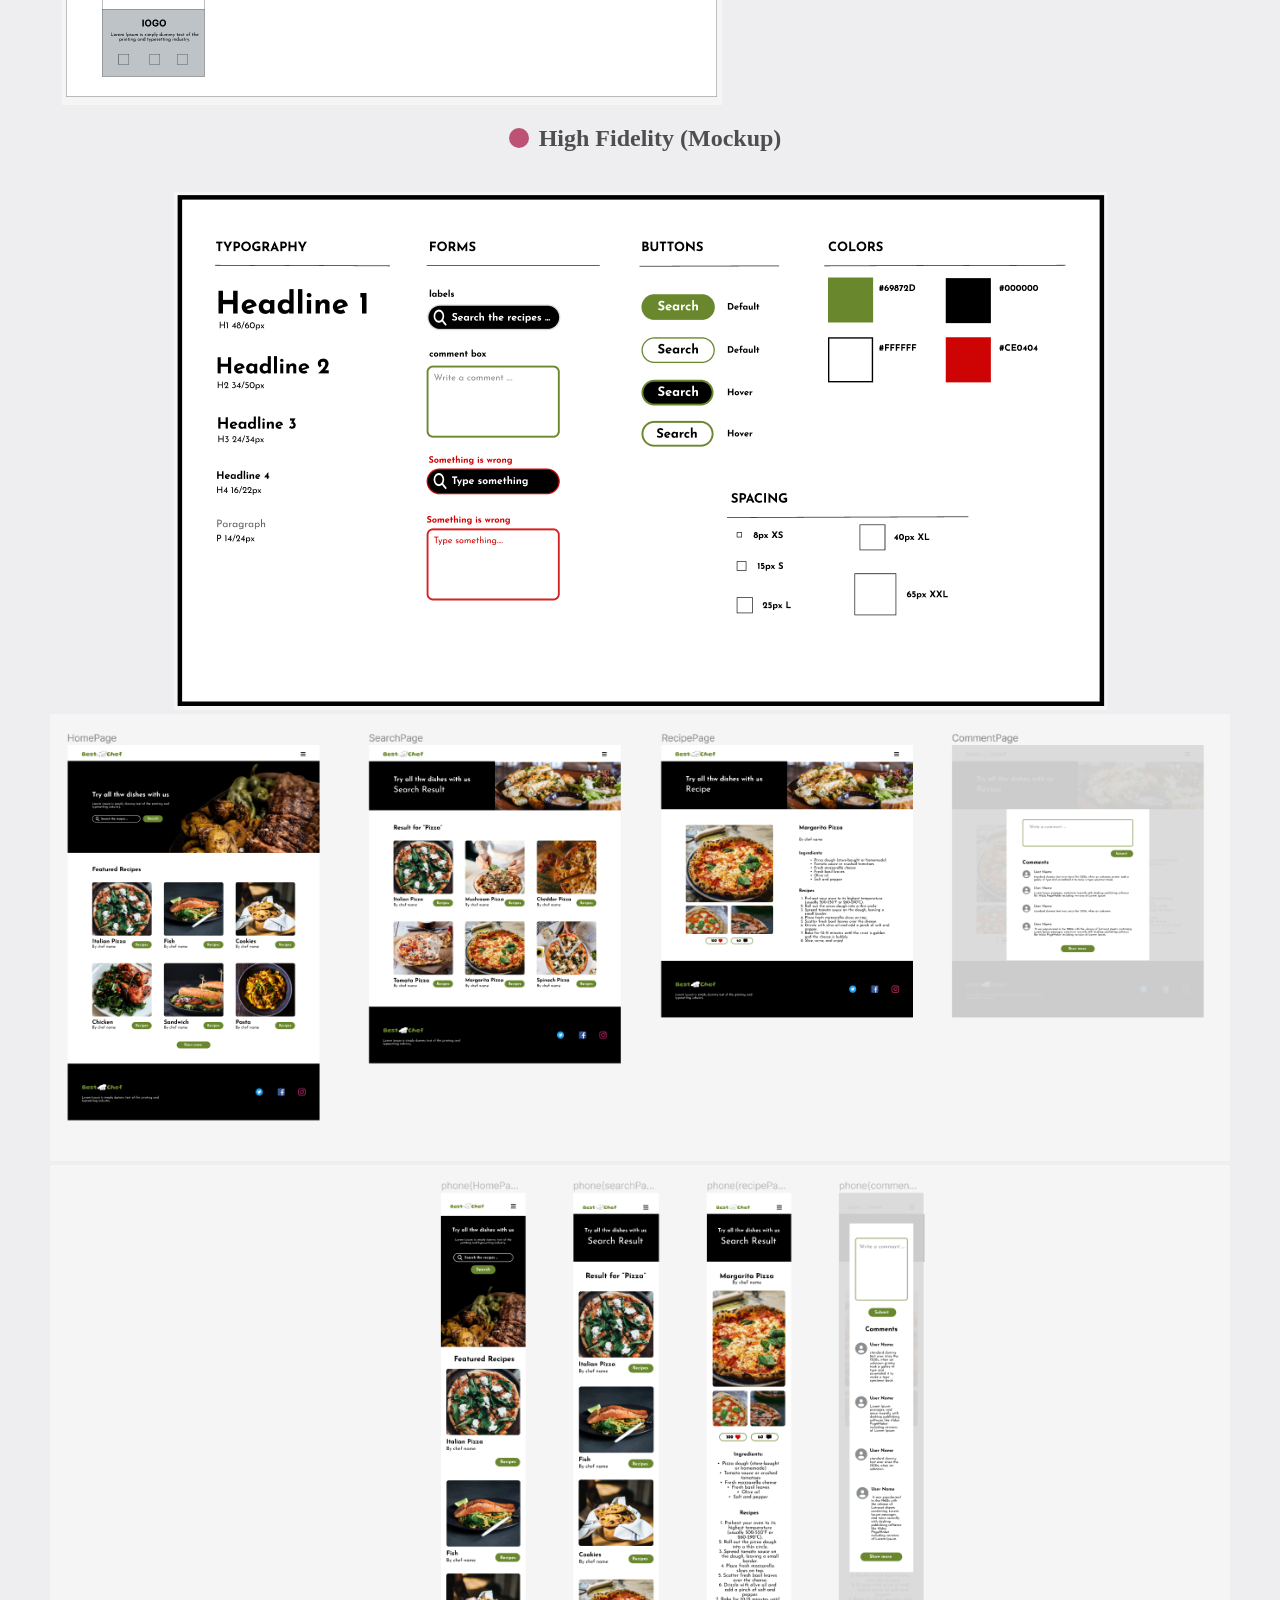
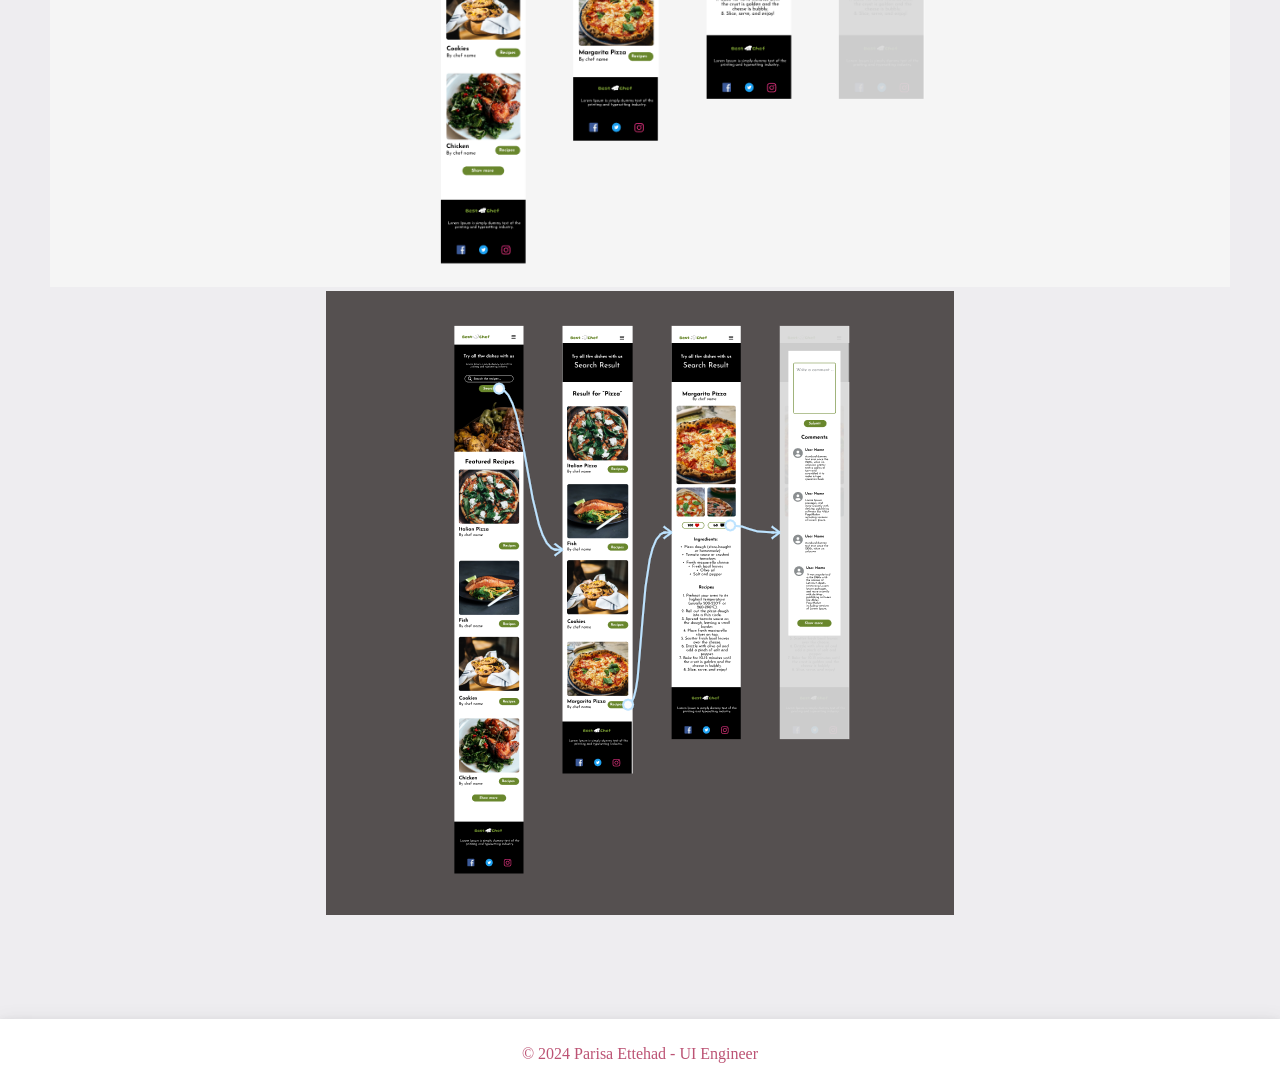
==== commit 29b9c341: "message" ====
--- a/BestChef.html
+++ b/BestChef.html
@@ -69,7 +69,7 @@
 
             <div class="header">
                 <div class="shape"></div>
-                <h1>High Fidelity & UI Design</h1>
+                <h1>High Fidelity (Mockup)</h1>
             </div>
             <h2></h2>
             <img src="./image/UIchat.PNG">
--- a/style.css
+++ b/style.css
@@ -168,7 +168,6 @@
 }
 
 .project__title{
-    background-color: rgba(240, 186, 212, 0.371);
     color: #4e4e4e;
     display: flex;
     flex-direction: row;
@@ -485,6 +484,17 @@
         border-top-right-radius: 20px;
         border-bottom-right-radius: 20px;
     }
+
+    .project__title h1{
+        font-size: large;
+    }
+    .graphic h3{
+        font-size: medium;
+    }
+
+    .project h3{
+        font-size: medium;
+    }
 }
 @media only screen and (max-width: 440px) {
     
@@ -498,7 +508,7 @@
     }
 
     .project__title h1{
-        font-size: 16px;
+        font-size: xx-large;
     }
 
     .uiDesign{
